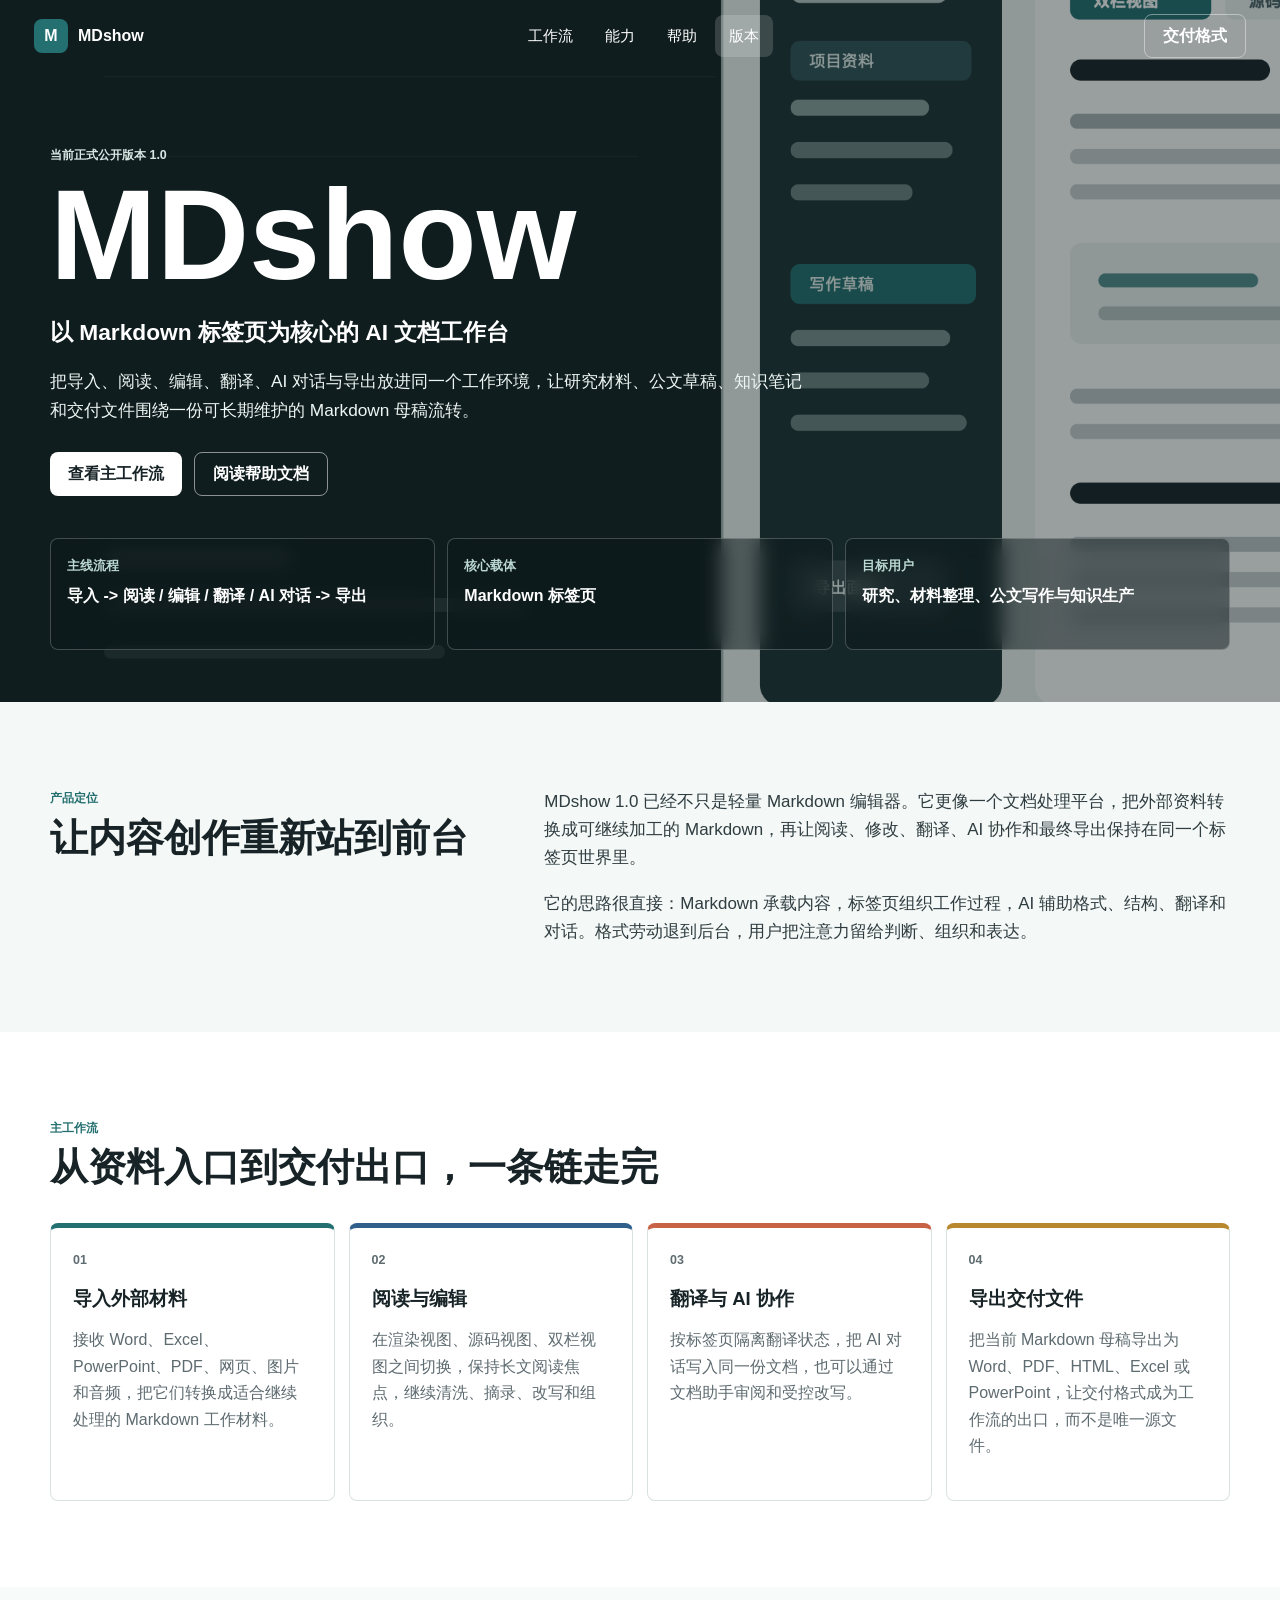
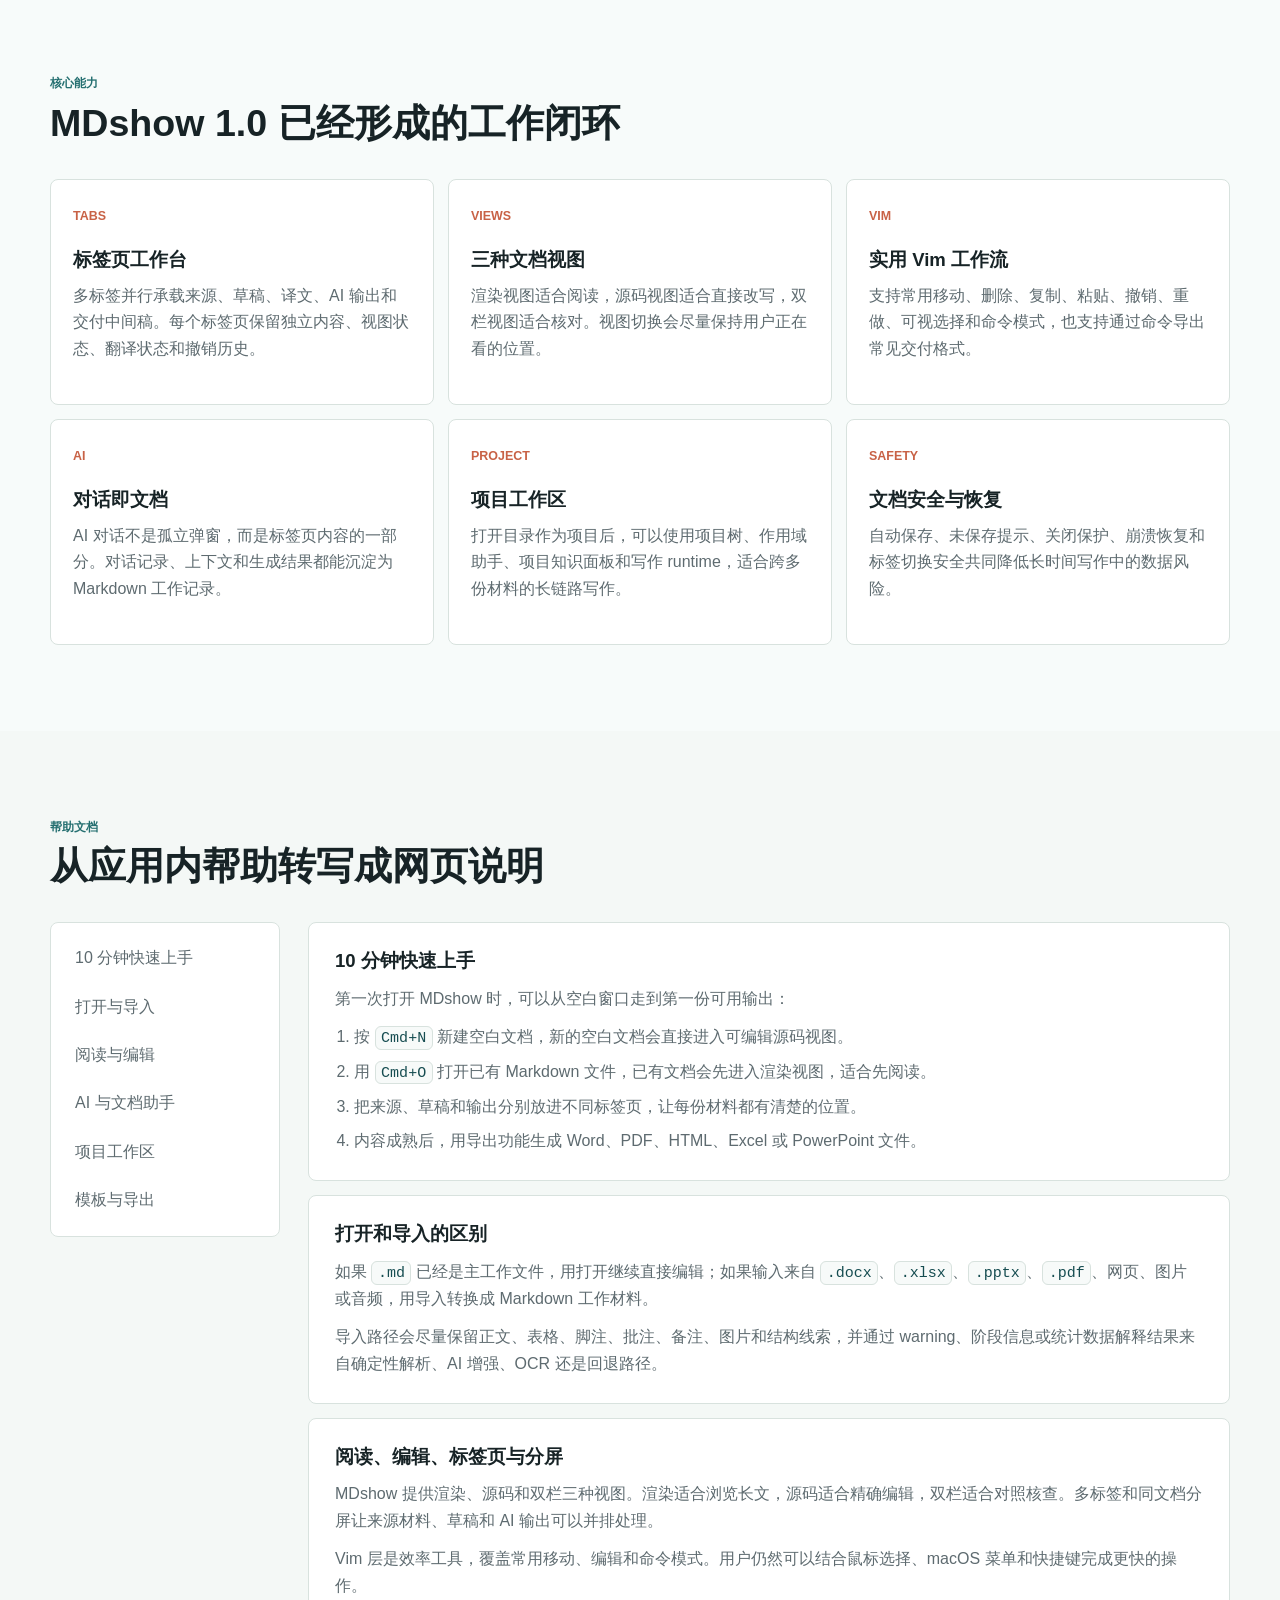
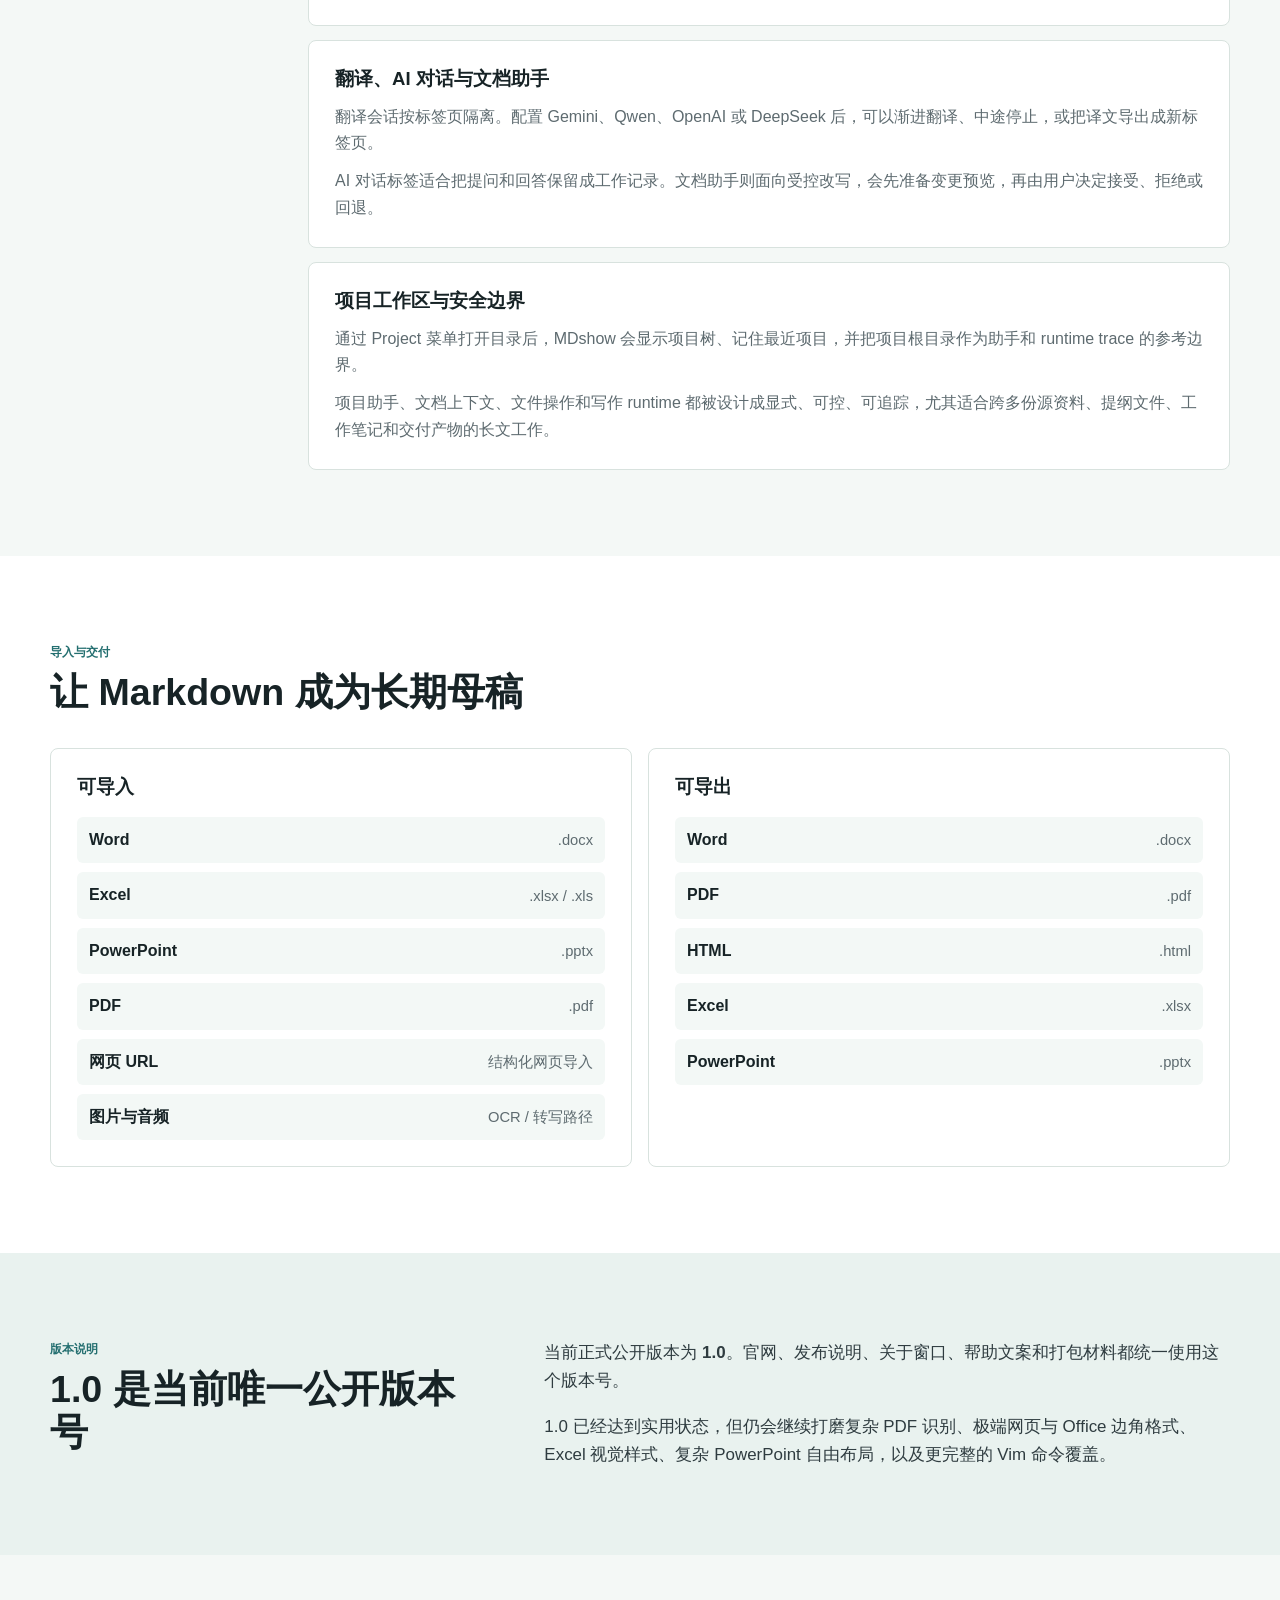
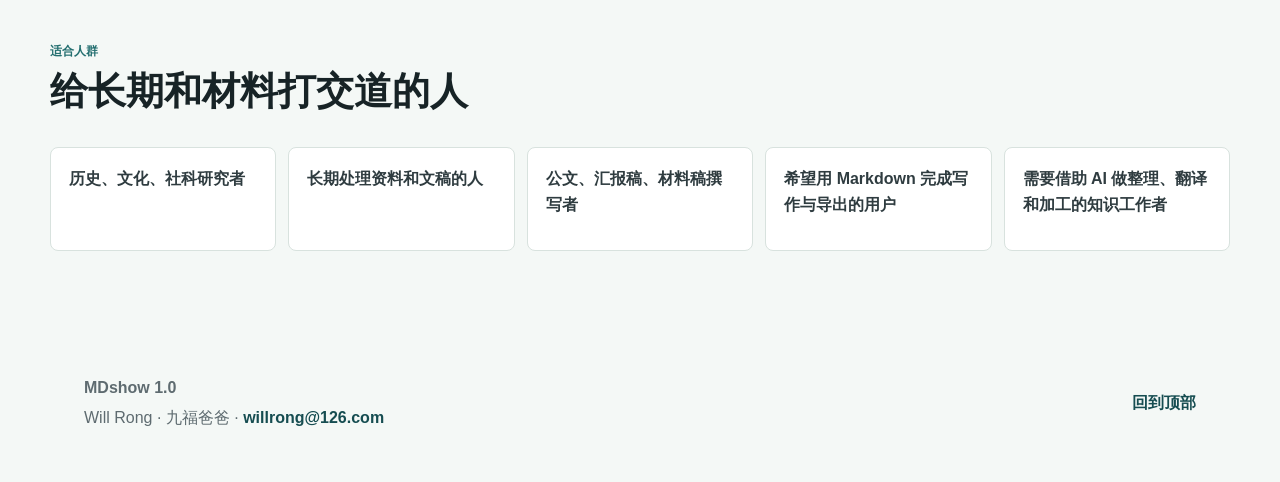
==== index.html @ 7edcb982 "Add files via upload" ====
<!DOCTYPE html>
<html lang="zh-CN">
<head>
  <meta charset="UTF-8">
  <meta name="viewport" content="width=device-width, initial-scale=1.0">
  <meta name="description" content="MDshow 1.0 官方说明页。一个以 Markdown 标签页为核心的 AI 文档工作台，连接导入、阅读、编辑、翻译、AI 对话与导出。">
  <title>MDshow 1.0 | AI Markdown 文档工作台</title>
  <link rel="preload" href="assets/mdshow-workspace-preview.png" as="image">
  <link rel="stylesheet" href="styles.css">
</head>
<body>
  <a class="skip-link" href="#main">跳到正文</a>

  <header class="site-header" data-header>
    <a class="brand-mark" href="#top" aria-label="返回 MDshow 首页">
      <span class="brand-symbol">M</span>
      <span>MDshow</span>
    </a>
    <nav class="site-nav" aria-label="主导航">
      <a href="#workflow">工作流</a>
      <a href="#features">能力</a>
      <a href="#guide">帮助</a>
      <a href="#release">版本</a>
    </nav>
    <a class="header-action" href="#delivery">交付格式</a>
  </header>

  <section id="top" class="hero" aria-label="MDshow 介绍">
    <div class="hero-media" aria-hidden="true"></div>
    <div class="hero-shade" aria-hidden="true"></div>
    <div class="hero-inner">
      <p class="eyebrow">当前正式公开版本 1.0</p>
      <h1>MDshow</h1>
      <p class="hero-kicker">以 Markdown 标签页为核心的 AI 文档工作台</p>
      <p class="hero-copy">
        把导入、阅读、编辑、翻译、AI 对话与导出放进同一个工作环境，让研究材料、公文草稿、知识笔记和交付文件围绕一份可长期维护的 Markdown 母稿流转。
      </p>
      <div class="hero-actions" aria-label="页面快捷入口">
        <a class="primary-link" href="#workflow">查看主工作流</a>
        <a class="secondary-link" href="#guide">阅读帮助文档</a>
      </div>
      <ul class="hero-facts" aria-label="MDshow 快速事实">
        <li>
          <span>主线流程</span>
          <strong>导入 -> 阅读 / 编辑 / 翻译 / AI 对话 -> 导出</strong>
        </li>
        <li>
          <span>核心载体</span>
          <strong>Markdown 标签页</strong>
        </li>
        <li>
          <span>目标用户</span>
          <strong>研究、材料整理、公文写作与知识生产</strong>
        </li>
      </ul>
    </div>
  </section>

  <main id="main">
    <section class="section-band intro-band" aria-labelledby="positioning-title">
      <div class="section-grid">
        <div>
          <p class="section-label">产品定位</p>
          <h2 id="positioning-title">让内容创作重新站到前台</h2>
        </div>
        <div class="lead-copy">
          <p>
            MDshow 1.0 已经不只是轻量 Markdown 编辑器。它更像一个文档处理平台，把外部资料转换成可继续加工的 Markdown，再让阅读、修改、翻译、AI 协作和最终导出保持在同一个标签页世界里。
          </p>
          <p>
            它的思路很直接：Markdown 承载内容，标签页组织工作过程，AI 辅助格式、结构、翻译和对话。格式劳动退到后台，用户把注意力留给判断、组织和表达。
          </p>
        </div>
      </div>
    </section>

    <section id="workflow" class="section-band workflow-band" aria-labelledby="workflow-title">
      <div class="section-heading">
        <p class="section-label">主工作流</p>
        <h2 id="workflow-title">从资料入口到交付出口，一条链走完</h2>
      </div>
      <ol class="workflow-track">
        <li>
          <span class="step-number">01</span>
          <h3>导入外部材料</h3>
          <p>接收 Word、Excel、PowerPoint、PDF、网页、图片和音频，把它们转换成适合继续处理的 Markdown 工作材料。</p>
        </li>
        <li>
          <span class="step-number">02</span>
          <h3>阅读与编辑</h3>
          <p>在渲染视图、源码视图、双栏视图之间切换，保持长文阅读焦点，继续清洗、摘录、改写和组织。</p>
        </li>
        <li>
          <span class="step-number">03</span>
          <h3>翻译与 AI 协作</h3>
          <p>按标签页隔离翻译状态，把 AI 对话写入同一份文档，也可以通过文档助手审阅和受控改写。</p>
        </li>
        <li>
          <span class="step-number">04</span>
          <h3>导出交付文件</h3>
          <p>把当前 Markdown 母稿导出为 Word、PDF、HTML、Excel 或 PowerPoint，让交付格式成为工作流的出口，而不是唯一源文件。</p>
        </li>
      </ol>
    </section>

    <section id="features" class="section-band feature-band" aria-labelledby="features-title">
      <div class="section-heading">
        <p class="section-label">核心能力</p>
        <h2 id="features-title">MDshow 1.0 已经形成的工作闭环</h2>
      </div>
      <div class="feature-grid">
        <article class="feature-card">
          <span class="feature-tag">Tabs</span>
          <h3>标签页工作台</h3>
          <p>多标签并行承载来源、草稿、译文、AI 输出和交付中间稿。每个标签页保留独立内容、视图状态、翻译状态和撤销历史。</p>
        </article>
        <article class="feature-card">
          <span class="feature-tag">Views</span>
          <h3>三种文档视图</h3>
          <p>渲染视图适合阅读，源码视图适合直接改写，双栏视图适合核对。视图切换会尽量保持用户正在看的位置。</p>
        </article>
        <article class="feature-card">
          <span class="feature-tag">Vim</span>
          <h3>实用 Vim 工作流</h3>
          <p>支持常用移动、删除、复制、粘贴、撤销、重做、可视选择和命令模式，也支持通过命令导出常见交付格式。</p>
        </article>
        <article class="feature-card">
          <span class="feature-tag">AI</span>
          <h3>对话即文档</h3>
          <p>AI 对话不是孤立弹窗，而是标签页内容的一部分。对话记录、上下文和生成结果都能沉淀为 Markdown 工作记录。</p>
        </article>
        <article class="feature-card">
          <span class="feature-tag">Project</span>
          <h3>项目工作区</h3>
          <p>打开目录作为项目后，可以使用项目树、作用域助手、项目知识面板和写作 runtime，适合跨多份材料的长链路写作。</p>
        </article>
        <article class="feature-card">
          <span class="feature-tag">Safety</span>
          <h3>文档安全与恢复</h3>
          <p>自动保存、未保存提示、关闭保护、崩溃恢复和标签切换安全共同降低长时间写作中的数据风险。</p>
        </article>
      </div>
    </section>

    <section id="guide" class="section-band guide-band" aria-labelledby="guide-title">
      <div class="section-heading">
        <p class="section-label">帮助文档</p>
        <h2 id="guide-title">从应用内帮助转写成网页说明</h2>
      </div>

      <div class="guide-layout">
        <aside class="guide-nav" aria-label="帮助目录">
          <a href="#guide-start">10 分钟快速上手</a>
          <a href="#guide-import">打开与导入</a>
          <a href="#guide-edit">阅读与编辑</a>
          <a href="#guide-ai">AI 与文档助手</a>
          <a href="#guide-project">项目工作区</a>
          <a href="#delivery">模板与导出</a>
        </aside>

        <div class="guide-list">
          <article id="guide-start" class="guide-panel">
            <h3>10 分钟快速上手</h3>
            <p>第一次打开 MDshow 时，可以从空白窗口走到第一份可用输出：</p>
            <ol>
              <li>按 <code>Cmd+N</code> 新建空白文档，新的空白文档会直接进入可编辑源码视图。</li>
              <li>用 <code>Cmd+O</code> 打开已有 Markdown 文件，已有文档会先进入渲染视图，适合先阅读。</li>
              <li>把来源、草稿和输出分别放进不同标签页，让每份材料都有清楚的位置。</li>
              <li>内容成熟后，用导出功能生成 Word、PDF、HTML、Excel 或 PowerPoint 文件。</li>
            </ol>
          </article>

          <article id="guide-import" class="guide-panel">
            <h3>打开和导入的区别</h3>
            <p>如果 <code>.md</code> 已经是主工作文件，用打开继续直接编辑；如果输入来自 <code>.docx</code>、<code>.xlsx</code>、<code>.pptx</code>、<code>.pdf</code>、网页、图片或音频，用导入转换成 Markdown 工作材料。</p>
            <p>导入路径会尽量保留正文、表格、脚注、批注、备注、图片和结构线索，并通过 warning、阶段信息或统计数据解释结果来自确定性解析、AI 增强、OCR 还是回退路径。</p>
          </article>

          <article id="guide-edit" class="guide-panel">
            <h3>阅读、编辑、标签页与分屏</h3>
            <p>MDshow 提供渲染、源码和双栏三种视图。渲染适合浏览长文，源码适合精确编辑，双栏适合对照核查。多标签和同文档分屏让来源材料、草稿和 AI 输出可以并排处理。</p>
            <p>Vim 层是效率工具，覆盖常用移动、编辑和命令模式。用户仍然可以结合鼠标选择、macOS 菜单和快捷键完成更快的操作。</p>
          </article>

          <article id="guide-ai" class="guide-panel">
            <h3>翻译、AI 对话与文档助手</h3>
            <p>翻译会话按标签页隔离。配置 Gemini、Qwen、OpenAI 或 DeepSeek 后，可以渐进翻译、中途停止，或把译文导出成新标签页。</p>
            <p>AI 对话标签适合把提问和回答保留成工作记录。文档助手则面向受控改写，会先准备变更预览，再由用户决定接受、拒绝或回退。</p>
          </article>

          <article id="guide-project" class="guide-panel">
            <h3>项目工作区与安全边界</h3>
            <p>通过 Project 菜单打开目录后，MDshow 会显示项目树、记住最近项目，并把项目根目录作为助手和 runtime trace 的参考边界。</p>
            <p>项目助手、文档上下文、文件操作和写作 runtime 都被设计成显式、可控、可追踪，尤其适合跨多份源资料、提纲文件、工作笔记和交付产物的长文工作。</p>
          </article>
        </div>
      </div>
    </section>

    <section id="delivery" class="section-band delivery-band" aria-labelledby="delivery-title">
      <div class="section-heading">
        <p class="section-label">导入与交付</p>
        <h2 id="delivery-title">让 Markdown 成为长期母稿</h2>
      </div>
      <div class="matrix-grid" aria-label="格式支持">
        <div class="format-box">
          <h3>可导入</h3>
          <ul class="format-list">
            <li>Word <span>.docx</span></li>
            <li>Excel <span>.xlsx / .xls</span></li>
            <li>PowerPoint <span>.pptx</span></li>
            <li>PDF <span>.pdf</span></li>
            <li>网页 URL <span>结构化网页导入</span></li>
            <li>图片与音频 <span>OCR / 转写路径</span></li>
          </ul>
        </div>
        <div class="format-box">
          <h3>可导出</h3>
          <ul class="format-list">
            <li>Word <span>.docx</span></li>
            <li>PDF <span>.pdf</span></li>
            <li>HTML <span>.html</span></li>
            <li>Excel <span>.xlsx</span></li>
            <li>PowerPoint <span>.pptx</span></li>
          </ul>
        </div>
      </div>
    </section>

    <section id="release" class="section-band release-band" aria-labelledby="release-title">
      <div class="section-grid">
        <div>
          <p class="section-label">版本说明</p>
          <h2 id="release-title">1.0 是当前唯一公开版本号</h2>
        </div>
        <div class="release-copy">
          <p>
            当前正式公开版本为 <strong>1.0</strong>。官网、发布说明、关于窗口、帮助文案和打包材料都统一使用这个版本号。
          </p>
          <p>
            1.0 已经达到实用状态，但仍会继续打磨复杂 PDF 识别、极端网页与 Office 边角格式、Excel 视觉样式、复杂 PowerPoint 自由布局，以及更完整的 Vim 命令覆盖。
          </p>
        </div>
      </div>
    </section>

    <section class="section-band audience-band" aria-labelledby="audience-title">
      <div class="section-heading">
        <p class="section-label">适合人群</p>
        <h2 id="audience-title">给长期和材料打交道的人</h2>
      </div>
      <div class="audience-grid">
        <p>历史、文化、社科研究者</p>
        <p>长期处理资料和文稿的人</p>
        <p>公文、汇报稿、材料稿撰写者</p>
        <p>希望用 Markdown 完成写作与导出的用户</p>
        <p>需要借助 AI 做整理、翻译和加工的知识工作者</p>
      </div>
    </section>
  </main>

  <footer class="site-footer">
    <div>
      <strong>MDshow 1.0</strong>
      <p>Will Rong · 九福爸爸 · <a href="mailto:willrong@126.com">willrong@126.com</a></p>
    </div>
    <a href="#top">回到顶部</a>
  </footer>

  <script src="script.js"></script>
</body>
</html>
---- styles.css ----
:root {
  color-scheme: light;
  --ink: #172326;
  --ink-soft: #2f3c40;
  --muted: #5e6b70;
  --paper: #f4f8f6;
  --surface: #ffffff;
  --surface-alt: #edf4f1;
  --line: #d8e2de;
  --teal: #246f70;
  --teal-dark: #164d51;
  --coral: #c86246;
  --gold: #b8882f;
  --blue: #315f8c;
  --sage: #78906f;
  --shadow: 0 24px 70px rgba(23, 35, 38, 0.16);
  --header-height: 72px;
}

* {
  box-sizing: border-box;
}

html {
  scroll-behavior: smooth;
}

body {
  margin: 0;
  color: var(--ink);
  background: var(--paper);
  font-family: -apple-system, BlinkMacSystemFont, "SF Pro Text", "PingFang SC", "Hiragino Sans GB", "Microsoft YaHei", Arial, sans-serif;
  line-height: 1.65;
  text-rendering: optimizeLegibility;
}

img {
  display: block;
  max-width: 100%;
}

a {
  color: inherit;
}

code {
  padding: 0.1rem 0.34rem;
  border: 1px solid var(--line);
  border-radius: 6px;
  background: #f7faf9;
  color: var(--teal-dark);
  font-family: "SF Mono", Menlo, Consolas, monospace;
  font-size: 0.94em;
}

.skip-link {
  position: absolute;
  left: 16px;
  top: 12px;
  z-index: 20;
  transform: translateY(-140%);
  border-radius: 6px;
  background: var(--ink);
  color: #fff;
  padding: 10px 14px;
  text-decoration: none;
}

.skip-link:focus {
  transform: translateY(0);
}

.site-header {
  position: fixed;
  inset: 0 0 auto 0;
  z-index: 10;
  height: var(--header-height);
  display: flex;
  align-items: center;
  justify-content: space-between;
  gap: 22px;
  padding: 0 34px;
  color: #fff;
  transition: background-color 180ms ease, border-color 180ms ease, color 180ms ease, box-shadow 180ms ease;
}

.site-header.is-scrolled {
  color: var(--ink);
  background: rgba(244, 248, 246, 0.94);
  border-bottom: 1px solid var(--line);
  box-shadow: 0 12px 40px rgba(23, 35, 38, 0.08);
  backdrop-filter: blur(18px);
}

.brand-mark,
.site-nav,
.header-action,
.hero-actions,
.hero-facts,
.workflow-track,
.feature-grid,
.guide-layout,
.matrix-grid,
.audience-grid,
.site-footer {
  max-width: 1180px;
}

.brand-mark {
  display: inline-flex;
  align-items: center;
  gap: 10px;
  font-weight: 760;
  text-decoration: none;
  white-space: nowrap;
}

.brand-symbol {
  display: grid;
  place-items: center;
  width: 34px;
  height: 34px;
  border-radius: 8px;
  background: var(--teal);
  color: #fff;
  font-weight: 820;
}

.site-nav {
  display: flex;
  align-items: center;
  justify-content: center;
  gap: 4px;
  margin: 0 auto;
}

.site-nav a {
  display: inline-flex;
  align-items: center;
  min-height: 42px;
  padding: 0 14px;
  border-radius: 8px;
  color: inherit;
  font-size: 0.95rem;
  text-decoration: none;
}

.site-nav a:hover,
.site-nav a.is-active {
  background: rgba(255, 255, 255, 0.16);
}

.site-header.is-scrolled .site-nav a:hover,
.site-header.is-scrolled .site-nav a.is-active {
  background: #e5efeb;
}

.header-action,
.primary-link,
.secondary-link {
  display: inline-flex;
  align-items: center;
  justify-content: center;
  min-height: 44px;
  border-radius: 8px;
  padding: 0 18px;
  font-weight: 720;
  text-decoration: none;
  white-space: nowrap;
}

.header-action {
  border: 1px solid rgba(255, 255, 255, 0.42);
}

.site-header.is-scrolled .header-action {
  border-color: var(--line);
  background: var(--surface);
}

.hero {
  position: relative;
  min-height: 78vh;
  padding: calc(var(--header-height) + 64px) 34px 52px;
  display: flex;
  align-items: flex-end;
  overflow: hidden;
  color: #fff;
  background: #172326;
}

.hero-media {
  position: absolute;
  inset: 0;
  background-image: url("assets/mdshow-workspace-preview.png");
  background-size: cover;
  background-position: center;
  transform: scale(1.01);
}

.hero-shade {
  position: absolute;
  inset: 0;
  background: rgba(13, 25, 27, 0.42);
}

.hero-inner {
  position: relative;
  z-index: 1;
  width: min(1180px, 100%);
  margin: 0 auto;
}

.eyebrow,
.section-label,
.feature-tag,
.step-number {
  margin: 0;
  font-size: 0.78rem;
  font-weight: 780;
  letter-spacing: 0;
  text-transform: uppercase;
}

.eyebrow {
  color: #d7e8e4;
}

.hero h1 {
  margin: 10px 0 0;
  font-size: 8rem;
  line-height: 0.92;
  letter-spacing: 0;
}

.hero-kicker {
  max-width: 680px;
  margin: 20px 0 0;
  font-size: 1.42rem;
  font-weight: 760;
}

.hero-copy {
  max-width: 760px;
  margin: 16px 0 0;
  color: #edf6f3;
  font-size: 1.08rem;
}

.hero-actions {
  display: flex;
  flex-wrap: wrap;
  gap: 12px;
  margin-top: 28px;
}

.primary-link {
  background: #fff;
  color: var(--ink);
}

.secondary-link {
  border: 1px solid rgba(255, 255, 255, 0.52);
  color: #fff;
}

.hero-facts {
  display: grid;
  grid-template-columns: repeat(3, minmax(0, 1fr));
  gap: 12px;
  width: min(1180px, 100%);
  margin: 42px 0 0;
  padding: 0;
  list-style: none;
}

.hero-facts li {
  min-height: 112px;
  padding: 16px;
  border: 1px solid rgba(255, 255, 255, 0.22);
  border-radius: 8px;
  background: rgba(12, 24, 26, 0.48);
  backdrop-filter: blur(10px);
}

.hero-facts span {
  display: block;
  margin: 0 0 7px;
  color: #bbd9d2;
  font-size: 0.8rem;
  font-weight: 780;
}

.hero-facts strong {
  display: block;
  color: #fff;
  font-weight: 680;
}

.section-band {
  padding: 86px 34px;
}

.section-grid,
.section-heading,
.workflow-track,
.feature-grid,
.guide-layout,
.matrix-grid,
.audience-grid,
.site-footer {
  width: min(1180px, 100%);
  margin: 0 auto;
}

.section-grid {
  display: grid;
  grid-template-columns: minmax(220px, 0.78fr) minmax(0, 1.22fr);
  gap: 56px;
  align-items: start;
}

.section-label {
  color: var(--teal);
}

.section-heading {
  margin-bottom: 34px;
}

h2,
h3,
p {
  overflow-wrap: anywhere;
}

h2 {
  margin: 8px 0 0;
  font-size: 2.35rem;
  line-height: 1.14;
  letter-spacing: 0;
}

h3 {
  margin: 0;
  font-size: 1.16rem;
  line-height: 1.32;
  letter-spacing: 0;
}

.lead-copy,
.release-copy {
  color: var(--ink-soft);
  font-size: 1.06rem;
}

.lead-copy p,
.release-copy p {
  margin: 0 0 18px;
}

.lead-copy p:last-child,
.release-copy p:last-child {
  margin-bottom: 0;
}

.intro-band,
.guide-band,
.audience-band {
  background: var(--paper);
}

.workflow-band,
.delivery-band {
  background: var(--surface);
}

.feature-band {
  background: #f7fbfa;
}

.release-band {
  background: #e9f2ef;
}

.workflow-track {
  display: grid;
  grid-template-columns: repeat(4, minmax(0, 1fr));
  gap: 14px;
  padding: 0;
  list-style: none;
  counter-reset: none;
}

.workflow-track li,
.feature-card,
.guide-panel,
.format-box,
.audience-grid p {
  border: 1px solid var(--line);
  border-radius: 8px;
  background: var(--surface);
}

.workflow-track li {
  min-height: 278px;
  padding: 22px;
  display: flex;
  flex-direction: column;
  gap: 16px;
}

.workflow-track li:nth-child(1) {
  border-top: 5px solid var(--teal);
}

.workflow-track li:nth-child(2) {
  border-top: 5px solid var(--blue);
}

.workflow-track li:nth-child(3) {
  border-top: 5px solid var(--coral);
}

.workflow-track li:nth-child(4) {
  border-top: 5px solid var(--gold);
}

.step-number {
  color: var(--muted);
}

.workflow-track p,
.feature-card p,
.guide-panel p,
.format-box p {
  margin: 0;
  color: var(--muted);
}

.feature-grid {
  display: grid;
  grid-template-columns: repeat(3, minmax(0, 1fr));
  gap: 14px;
}

.feature-card {
  min-height: 226px;
  padding: 22px;
}

.feature-tag {
  display: inline-flex;
  margin-bottom: 22px;
  color: var(--coral);
}

.feature-card h3 {
  margin-bottom: 10px;
}

.guide-layout {
  display: grid;
  grid-template-columns: 230px minmax(0, 1fr);
  gap: 28px;
  align-items: start;
}

.guide-nav {
  position: sticky;
  top: calc(var(--header-height) + 18px);
  display: flex;
  flex-direction: column;
  gap: 6px;
  padding: 14px;
  border: 1px solid var(--line);
  border-radius: 8px;
  background: #ffffff;
}

.guide-nav a {
  min-height: 38px;
  padding: 8px 10px;
  border-radius: 6px;
  color: var(--muted);
  text-decoration: none;
}

.guide-nav a:hover,
.guide-nav a.is-active {
  background: var(--surface-alt);
  color: var(--teal-dark);
}

.guide-list {
  display: grid;
  gap: 14px;
}

.guide-panel {
  padding: 26px;
  scroll-margin-top: calc(var(--header-height) + 18px);
}

.guide-panel h3 {
  margin-bottom: 12px;
}

.guide-panel p + p {
  margin-top: 12px;
}

.guide-panel ol {
  margin: 12px 0 0;
  padding-left: 1.2rem;
  color: var(--muted);
}

.guide-panel li + li {
  margin-top: 8px;
}

.matrix-grid {
  display: grid;
  grid-template-columns: repeat(2, minmax(0, 1fr));
  gap: 16px;
}

.format-box {
  padding: 26px;
}

.format-box h3 {
  margin-bottom: 18px;
}

.format-list {
  display: grid;
  gap: 9px;
  padding: 0;
  margin: 0;
  list-style: none;
}

.format-list li {
  display: flex;
  align-items: center;
  justify-content: space-between;
  gap: 12px;
  min-height: 46px;
  padding: 10px 12px;
  border-radius: 6px;
  background: #f3f8f6;
  font-weight: 720;
}

.format-list span {
  color: var(--muted);
  font-size: 0.92rem;
  font-weight: 520;
  text-align: right;
}

.audience-grid {
  display: grid;
  grid-template-columns: repeat(5, minmax(0, 1fr));
  gap: 12px;
}

.audience-grid p {
  min-height: 104px;
  margin: 0;
  padding: 18px;
  color: var(--ink-soft);
  font-weight: 700;
}

.site-footer {
  display: flex;
  align-items: center;
  justify-content: space-between;
  gap: 20px;
  padding: 38px 34px 52px;
  color: var(--muted);
}

.site-footer p {
  margin: 4px 0 0;
}

.site-footer a {
  color: var(--teal-dark);
  font-weight: 720;
  text-decoration: none;
}

@media (max-width: 1040px) {
  .workflow-track,
  .feature-grid,
  .audience-grid {
    grid-template-columns: repeat(2, minmax(0, 1fr));
  }
}

@media (max-width: 860px) {
  :root {
    --header-height: 66px;
  }

  .site-header {
    padding: 0 18px;
  }

  .site-nav {
    display: none;
  }

  .header-action {
    min-height: 40px;
    padding: 0 12px;
    font-size: 0.92rem;
  }

  .hero {
    min-height: 82vh;
    padding: calc(var(--header-height) + 42px) 20px 34px;
  }

  .hero-media {
    background-position: 58% center;
  }

  .hero h1 {
    font-size: 4.7rem;
  }

  .hero-kicker {
    font-size: 1.2rem;
  }

  .hero-copy {
    font-size: 1rem;
  }

  .hero-facts,
  .section-grid,
  .guide-layout,
  .matrix-grid {
    grid-template-columns: 1fr;
  }

  .hero-facts {
    margin-top: 30px;
  }

  .hero-facts li {
    min-height: auto;
  }

  .section-band {
    padding: 62px 20px;
  }

  h2 {
    font-size: 1.86rem;
  }

  .section-grid {
    gap: 20px;
  }

  .guide-nav {
    position: static;
  }
}

@media (max-width: 620px) {
  .brand-symbol {
    width: 31px;
    height: 31px;
  }

  .hero h1 {
    font-size: 4rem;
  }

  .hero-actions {
    flex-direction: column;
    align-items: stretch;
  }

  .workflow-track,
  .feature-grid,
  .audience-grid {
    grid-template-columns: 1fr;
  }

  .workflow-track li,
  .feature-card {
    min-height: auto;
  }

  .format-list li {
    align-items: flex-start;
    flex-direction: column;
  }

  .format-list span {
    text-align: left;
  }

  .site-footer {
    align-items: flex-start;
    flex-direction: column;
    padding-left: 20px;
    padding-right: 20px;
  }
}
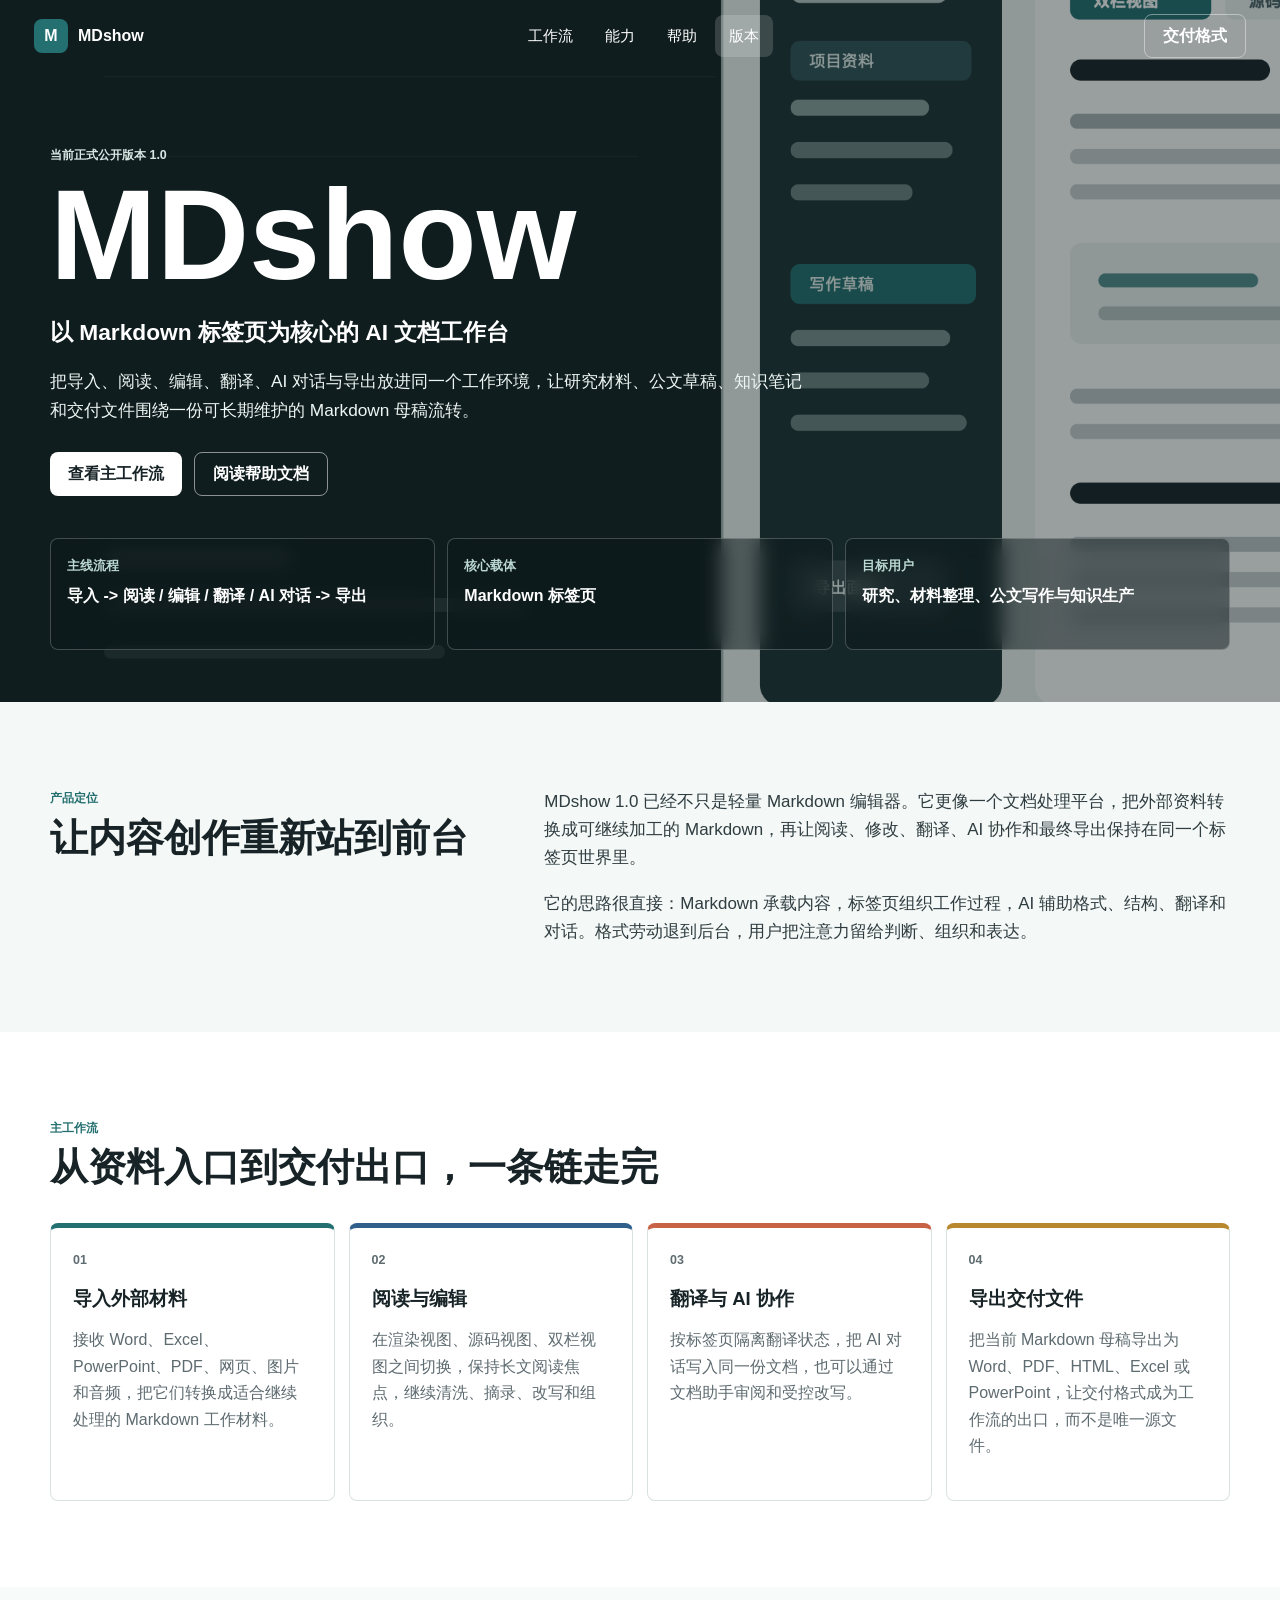
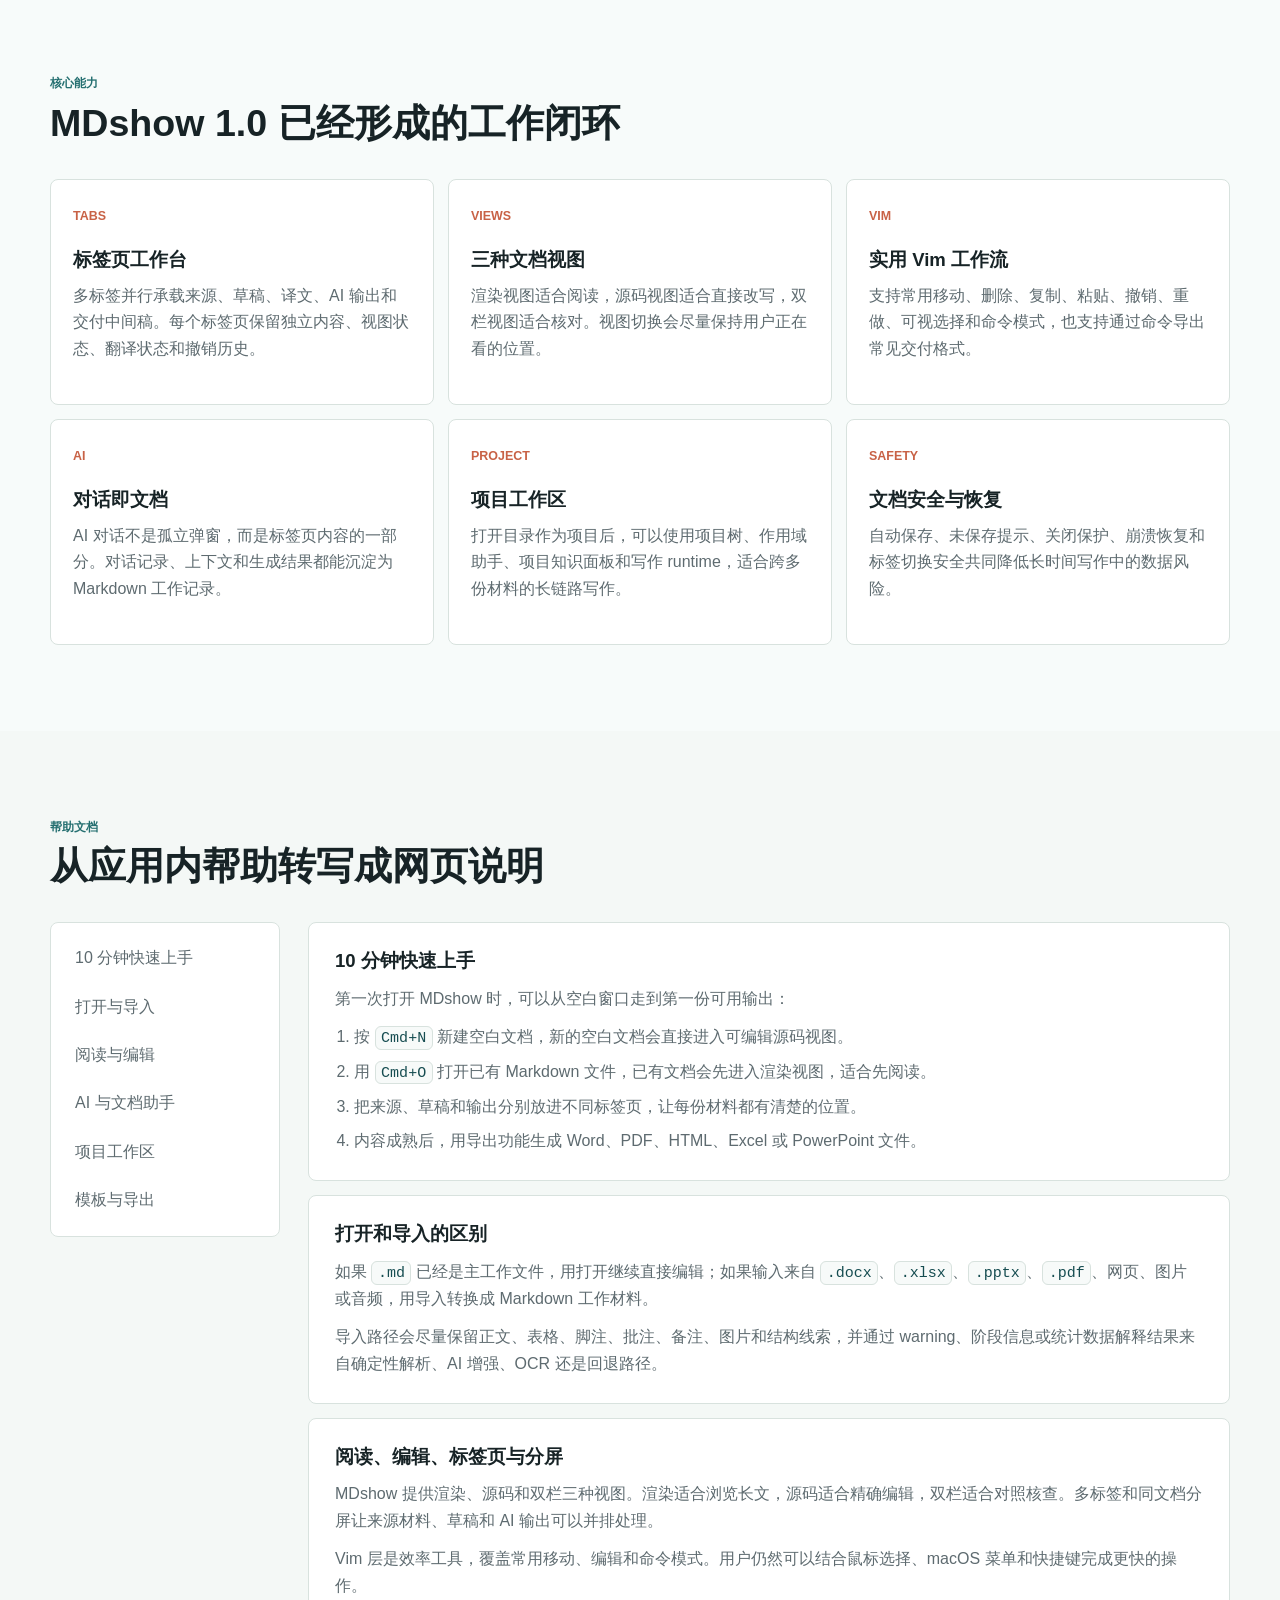
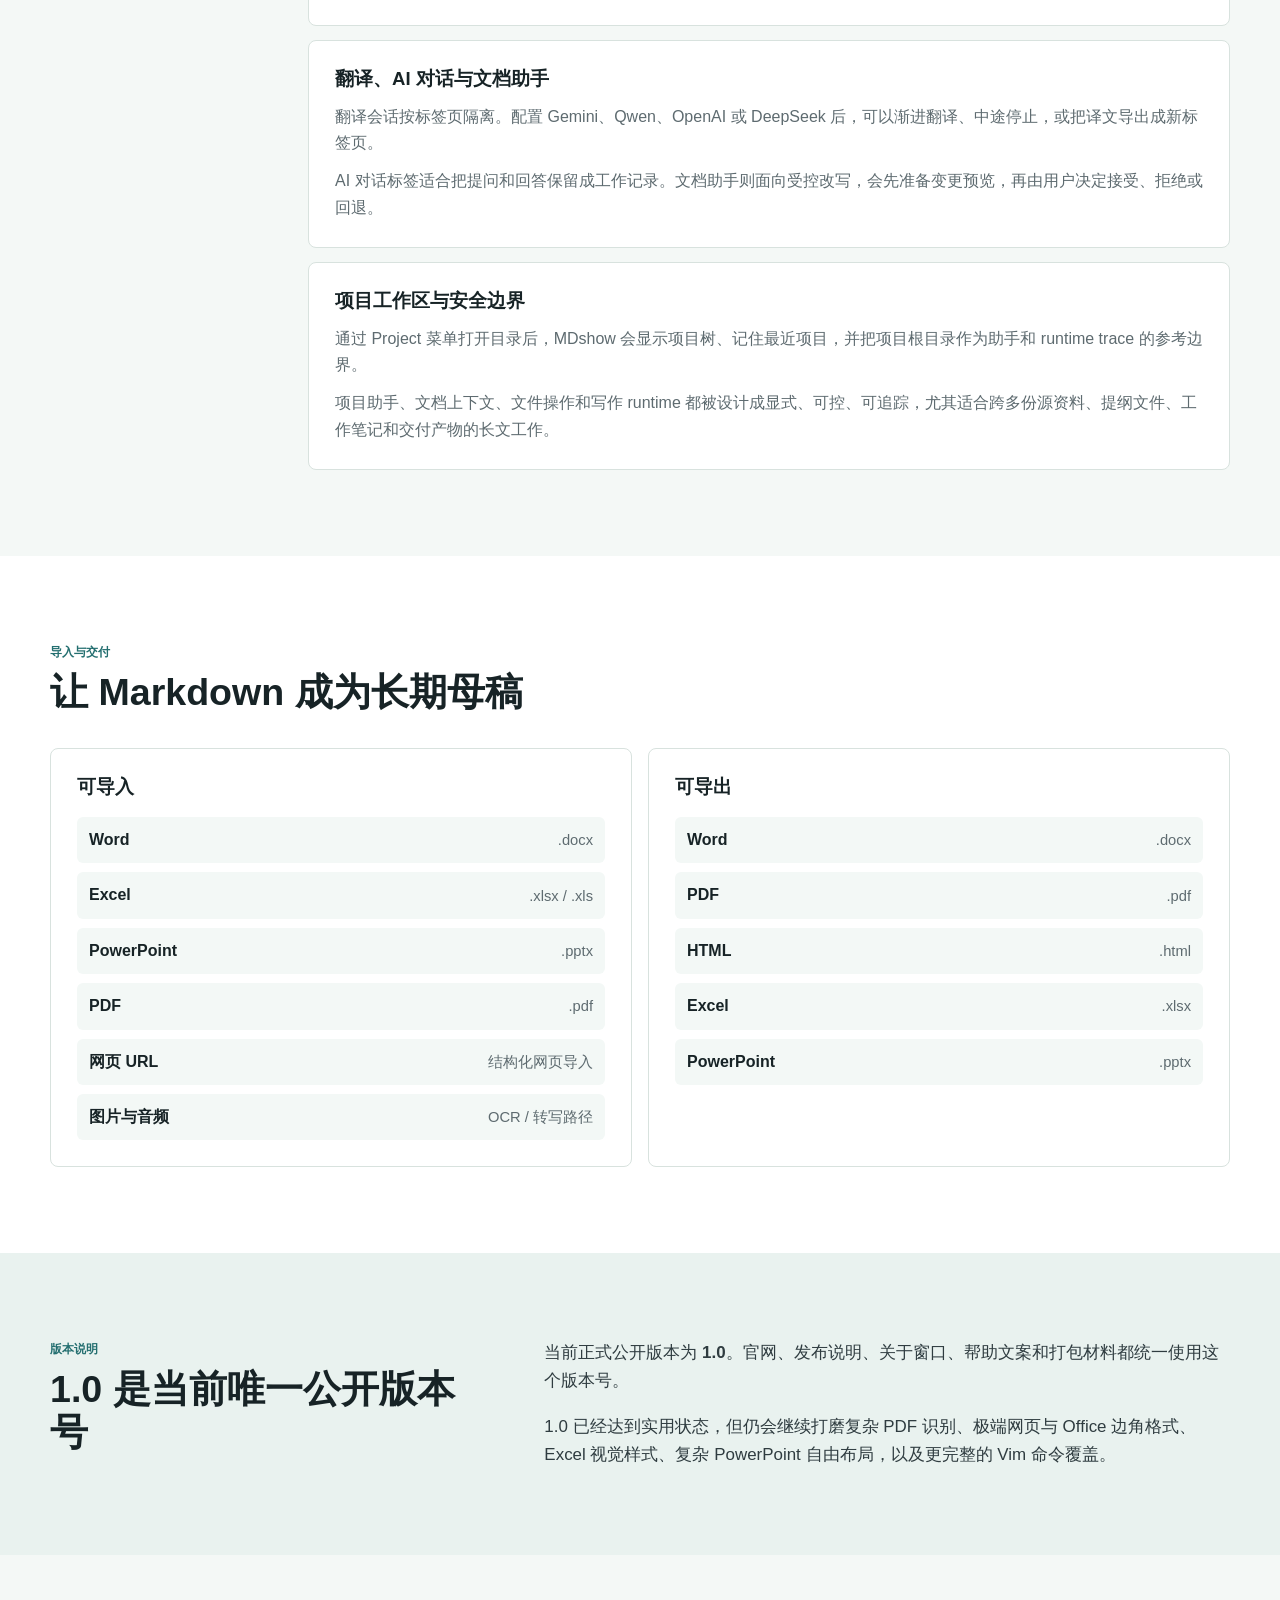
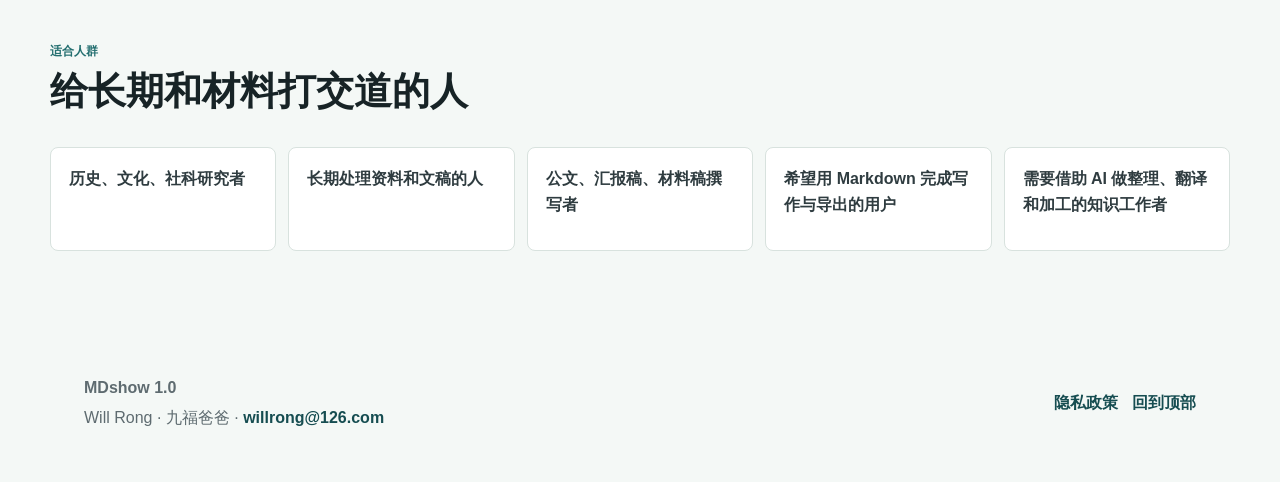
==== commit 76c13066: "清理重复文件并更新网页内容" ====
--- a/index.html
+++ b/index.html
@@ -264,7 +264,10 @@
       <strong>MDshow 1.0</strong>
       <p>Will Rong · 九福爸爸 · <a href="mailto:willrong@126.com">willrong@126.com</a></p>
     </div>
-    <a href="#top">回到顶部</a>
+    <nav class="footer-links" aria-label="页脚链接">
+      <a href="privacy.html">隐私政策</a>
+      <a href="#top">回到顶部</a>
+    </nav>
   </footer>
 
   <script src="script.js"></script>
--- a/styles.css
+++ b/styles.css
@@ -383,6 +383,123 @@
   background: #e9f2ef;
 }
 
+.policy-page {
+  background: var(--paper);
+}
+
+.policy-hero {
+  padding: calc(var(--header-height) + 74px) 34px 72px;
+  color: #fff;
+  background:
+    linear-gradient(110deg, rgba(23, 35, 38, 0.96), rgba(22, 77, 81, 0.86)),
+    #172326;
+}
+
+.policy-hero-inner {
+  width: min(980px, 100%);
+  margin: 0 auto;
+}
+
+.policy-hero h1 {
+  margin: 10px 0 16px;
+  font-size: 4.8rem;
+  line-height: 0.98;
+  letter-spacing: 0;
+}
+
+.policy-hero p {
+  max-width: 790px;
+  margin: 0;
+  color: #edf6f3;
+  font-size: 1.12rem;
+}
+
+.policy-date {
+  margin-top: 18px;
+  color: #bbd9d2;
+  font-size: 0.96rem;
+  font-weight: 700;
+}
+
+.policy-band {
+  background: var(--paper);
+}
+
+.policy-layout {
+  display: grid;
+  grid-template-columns: 250px minmax(0, 1fr);
+  gap: 30px;
+  width: min(980px, 100%);
+  margin: 0 auto;
+  align-items: start;
+}
+
+.policy-nav {
+  position: sticky;
+  top: calc(var(--header-height) + 18px);
+  display: flex;
+  flex-direction: column;
+  gap: 6px;
+  padding: 14px;
+  border: 1px solid var(--line);
+  border-radius: 8px;
+  background: var(--surface);
+}
+
+.policy-nav a {
+  min-height: 38px;
+  padding: 8px 10px;
+  border-radius: 6px;
+  color: var(--muted);
+  text-decoration: none;
+}
+
+.policy-nav a:hover {
+  background: var(--surface-alt);
+  color: var(--teal-dark);
+}
+
+.policy-content {
+  display: grid;
+  gap: 14px;
+}
+
+.policy-section {
+  padding: 28px;
+  border: 1px solid var(--line);
+  border-radius: 8px;
+  background: var(--surface);
+  scroll-margin-top: calc(var(--header-height) + 18px);
+}
+
+.policy-section h2 {
+  margin-top: 0;
+  margin-bottom: 12px;
+  font-size: 1.6rem;
+}
+
+.policy-section p {
+  margin: 0;
+  color: var(--ink-soft);
+}
+
+.policy-section p + p {
+  margin-top: 12px;
+}
+
+.policy-section ul {
+  display: grid;
+  gap: 12px;
+  margin: 0;
+  padding-left: 1.2rem;
+  color: var(--ink-soft);
+}
+
+.policy-section a {
+  color: var(--teal-dark);
+  font-weight: 720;
+}
+
 .workflow-track {
   display: grid;
   grid-template-columns: repeat(4, minmax(0, 1fr));
@@ -594,6 +711,12 @@
   text-decoration: none;
 }
 
+.footer-links {
+  display: flex;
+  flex-wrap: wrap;
+  gap: 14px;
+}
+
 @media (max-width: 1040px) {
   .workflow-track,
   .feature-grid,
@@ -645,7 +768,8 @@
   .hero-facts,
   .section-grid,
   .guide-layout,
-  .matrix-grid {
+  .matrix-grid,
+  .policy-layout {
     grid-template-columns: 1fr;
   }
 
@@ -670,6 +794,18 @@
   }
 
   .guide-nav {
+    position: static;
+  }
+
+  .policy-hero {
+    padding: calc(var(--header-height) + 48px) 20px 54px;
+  }
+
+  .policy-hero h1 {
+    font-size: 3.25rem;
+  }
+
+  .policy-nav {
     position: static;
   }
 }
@@ -715,4 +851,8 @@
     padding-left: 20px;
     padding-right: 20px;
   }
-}
+
+  .policy-section {
+    padding: 22px;
+  }
+}
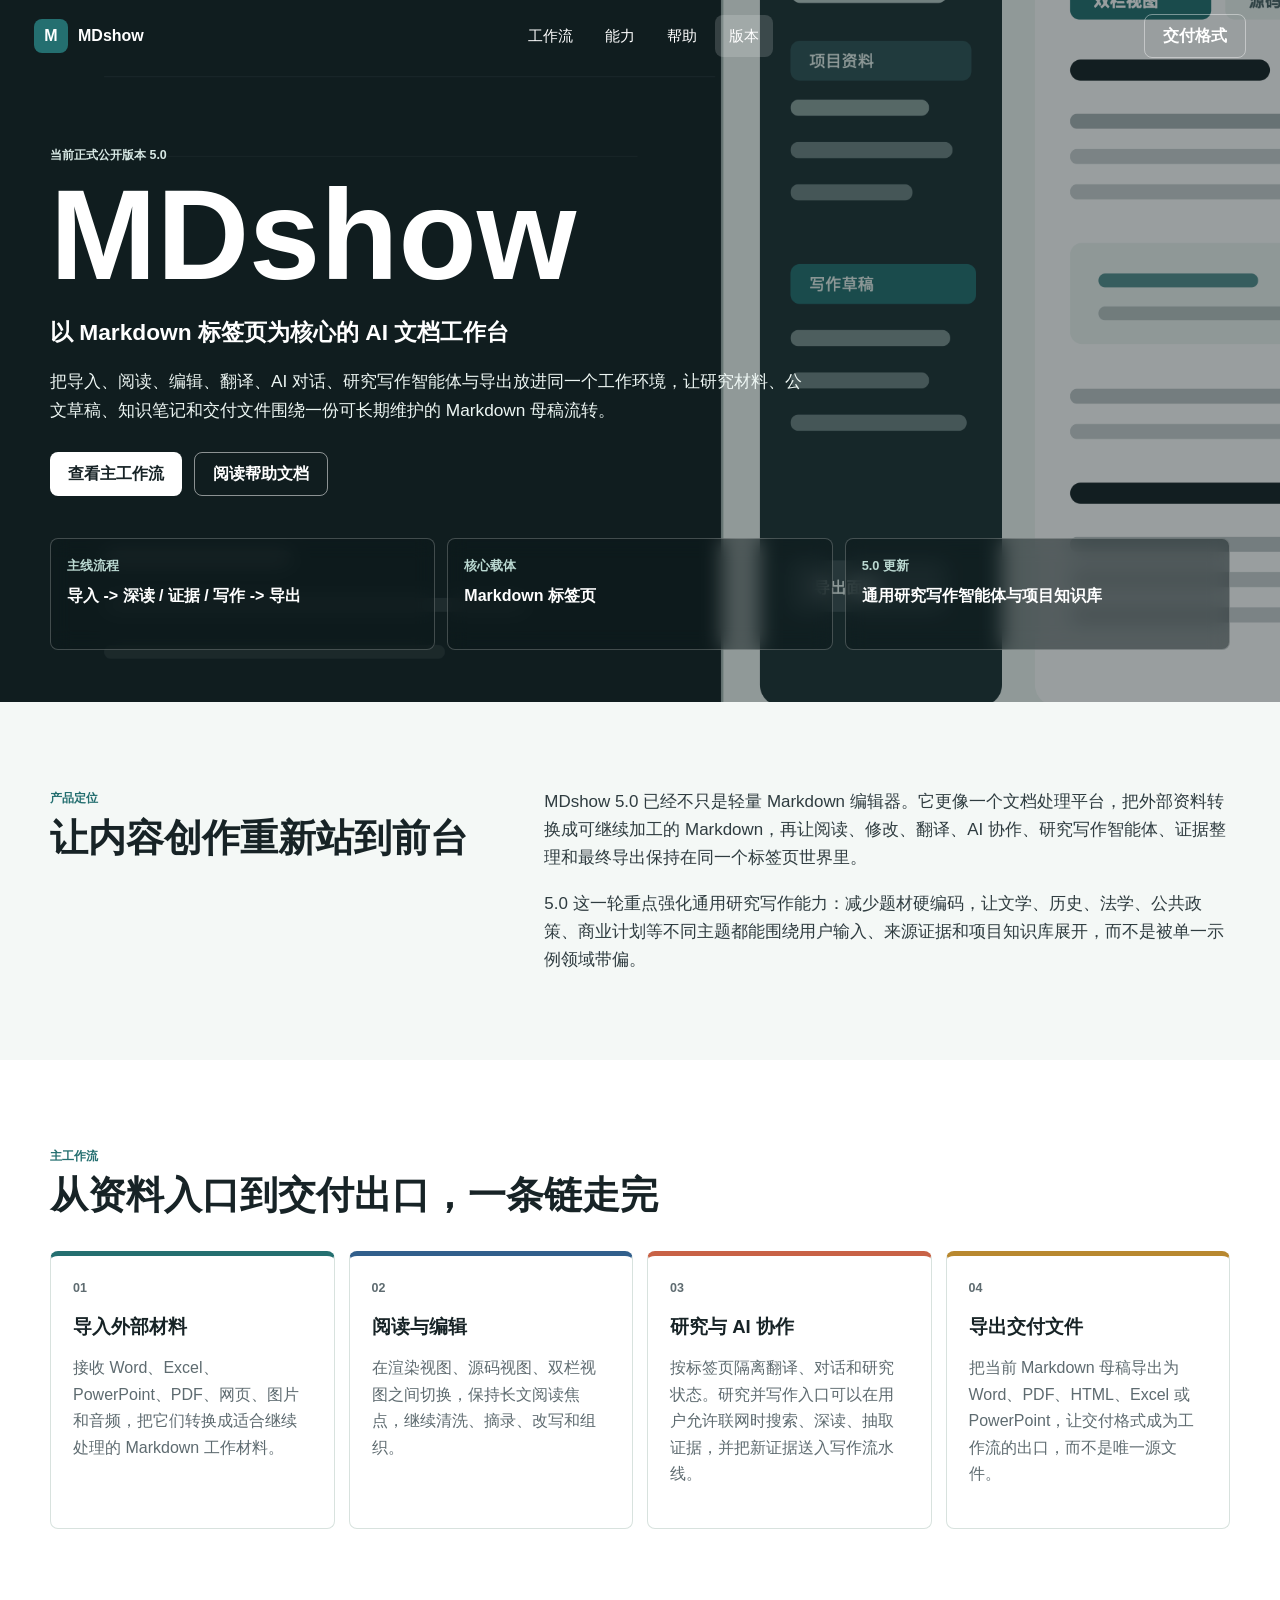
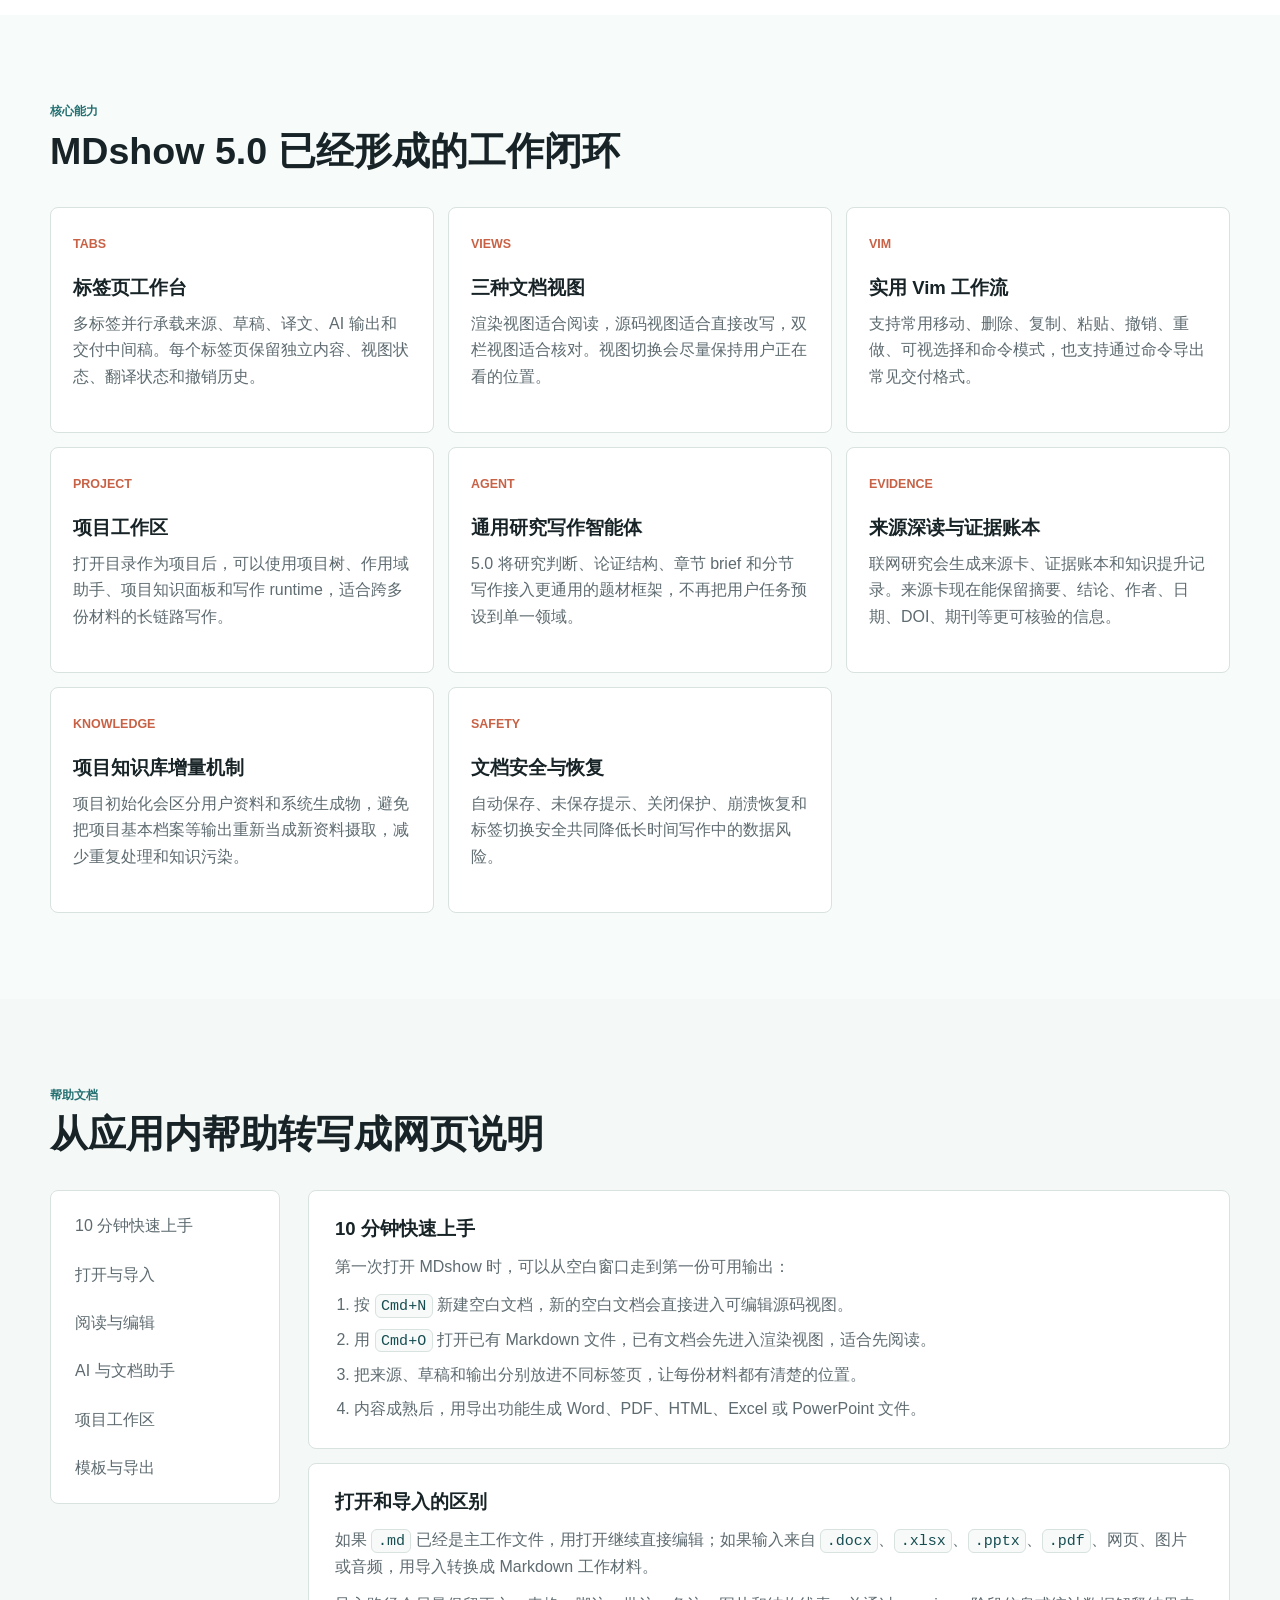
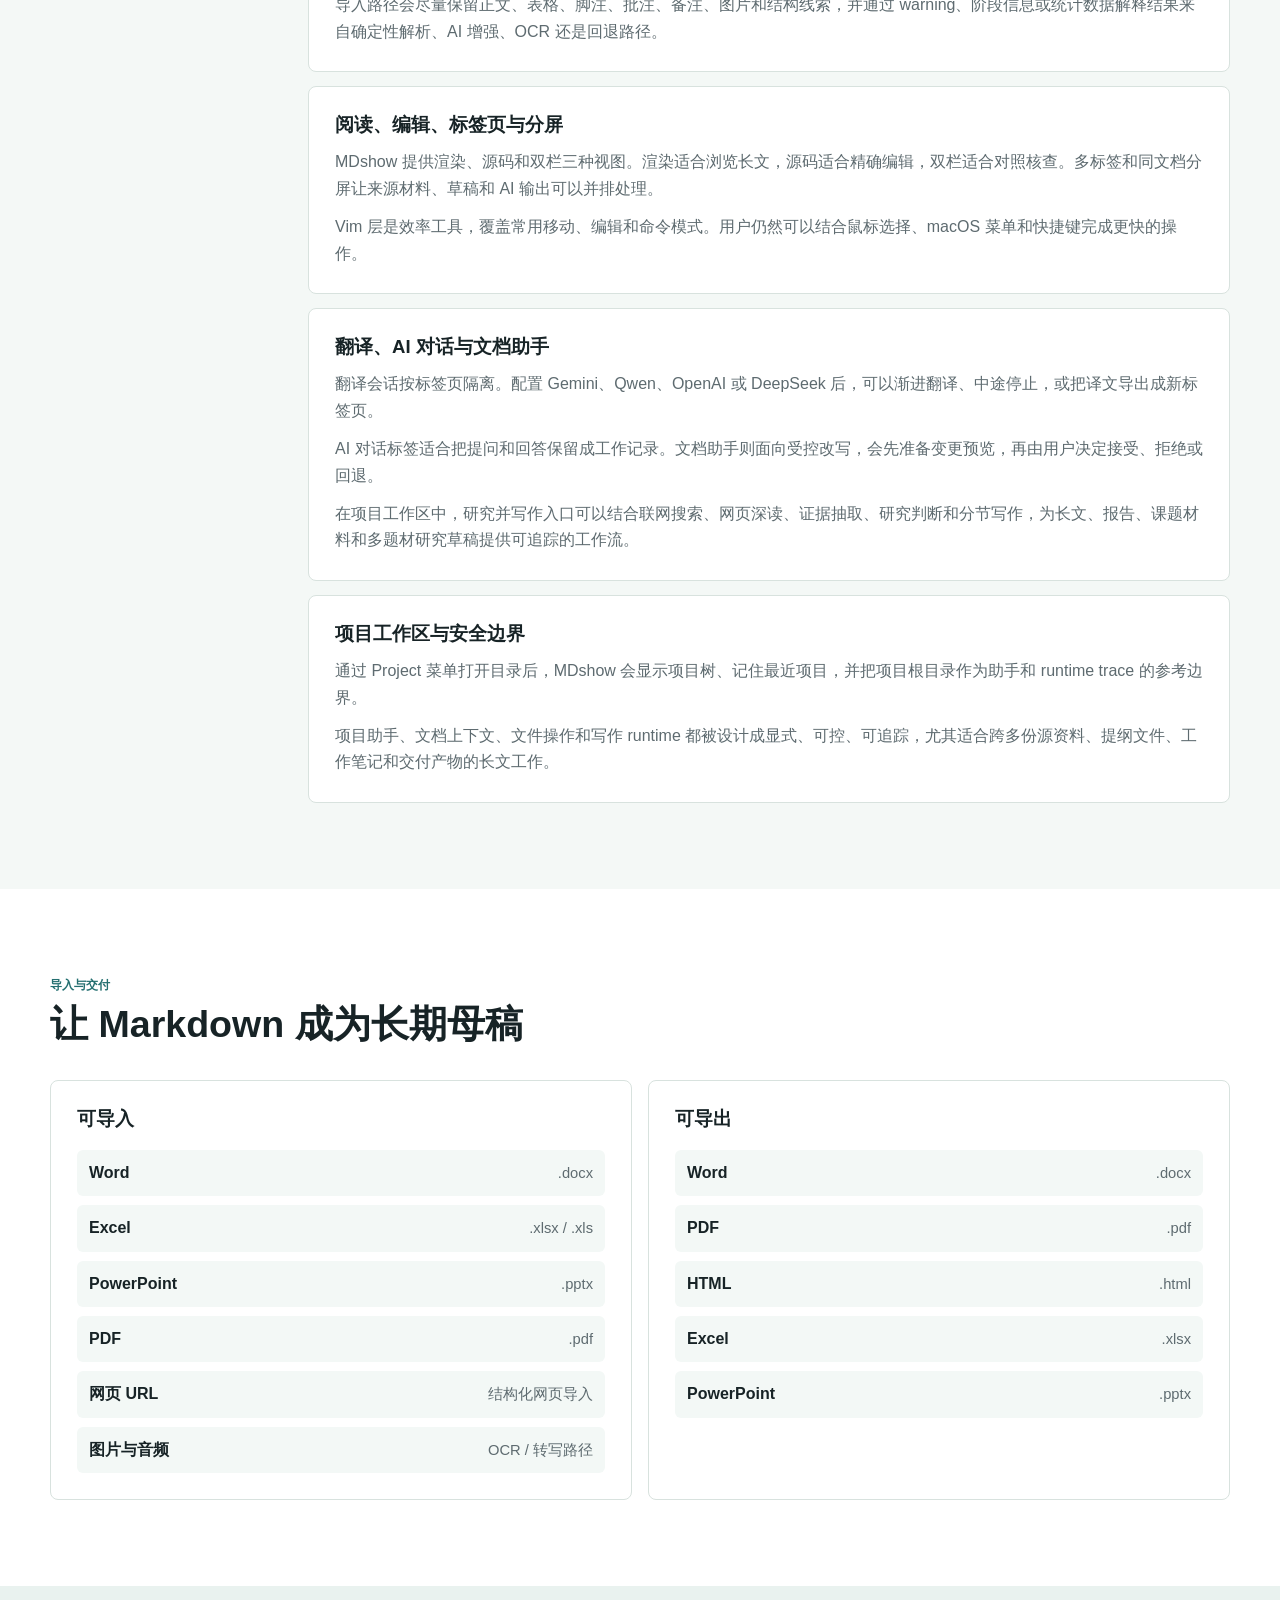
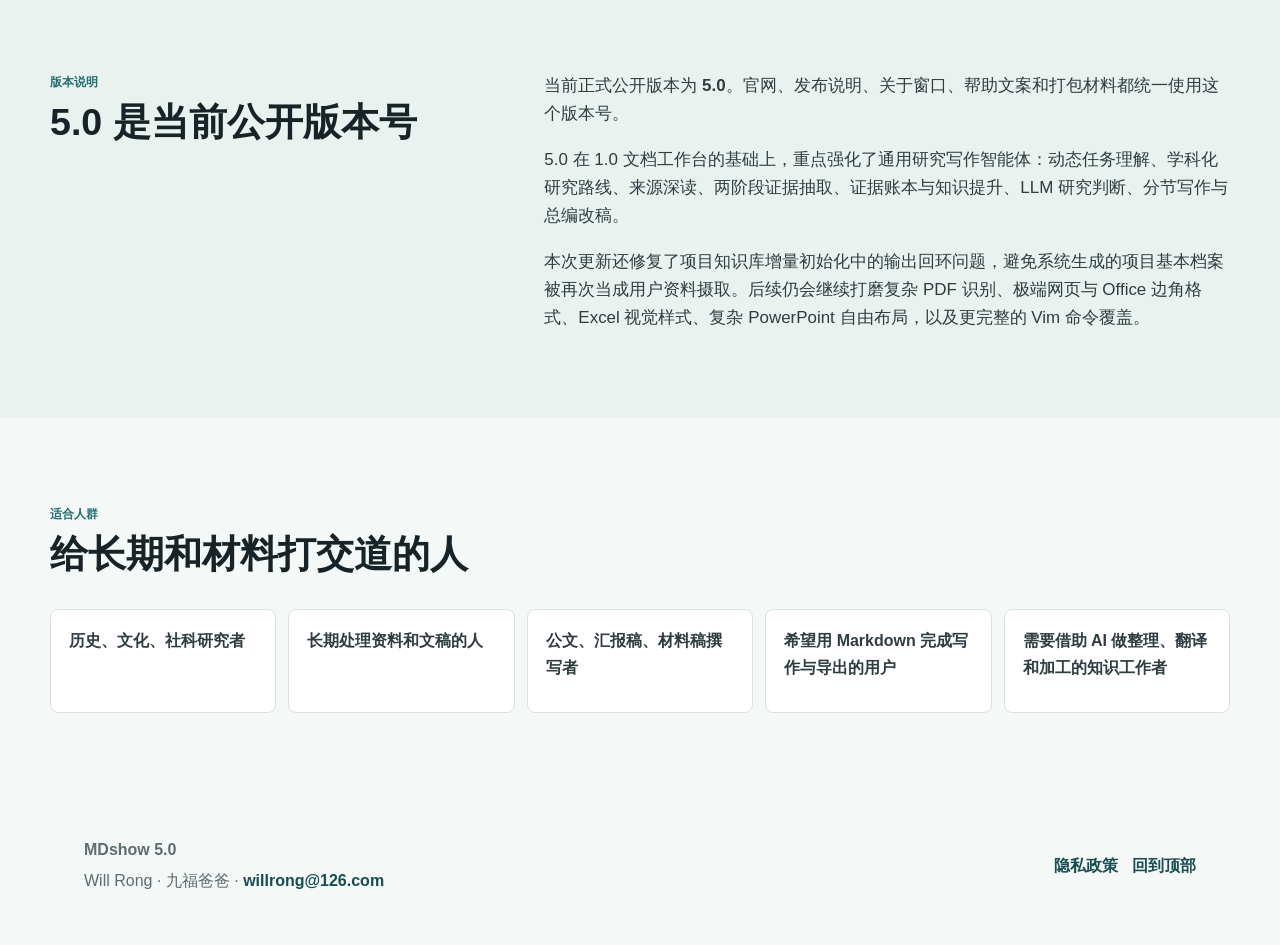
==== commit ae49cd2f: "Update MDshow support site for 5.0" ====
--- a/index.html
+++ b/index.html
@@ -3,8 +3,8 @@
 <head>
   <meta charset="UTF-8">
   <meta name="viewport" content="width=device-width, initial-scale=1.0">
-  <meta name="description" content="MDshow 1.0 官方说明页。一个以 Markdown 标签页为核心的 AI 文档工作台，连接导入、阅读、编辑、翻译、AI 对话与导出。">
-  <title>MDshow 1.0 | AI Markdown 文档工作台</title>
+  <meta name="description" content="MDshow 5.0 官方支持页。以 Markdown 标签页为核心的 AI 文档工作台，升级通用研究写作智能体、来源深读、证据账本、项目知识库与多格式导出。">
+  <title>MDshow 5.0 | AI Markdown 文档工作台</title>
   <link rel="preload" href="assets/mdshow-workspace-preview.png" as="image">
   <link rel="stylesheet" href="styles.css">
 </head>
@@ -29,11 +29,11 @@
     <div class="hero-media" aria-hidden="true"></div>
     <div class="hero-shade" aria-hidden="true"></div>
     <div class="hero-inner">
-      <p class="eyebrow">当前正式公开版本 1.0</p>
+      <p class="eyebrow">当前正式公开版本 5.0</p>
       <h1>MDshow</h1>
       <p class="hero-kicker">以 Markdown 标签页为核心的 AI 文档工作台</p>
       <p class="hero-copy">
-        把导入、阅读、编辑、翻译、AI 对话与导出放进同一个工作环境，让研究材料、公文草稿、知识笔记和交付文件围绕一份可长期维护的 Markdown 母稿流转。
+        把导入、阅读、编辑、翻译、AI 对话、研究写作智能体与导出放进同一个工作环境，让研究材料、公文草稿、知识笔记和交付文件围绕一份可长期维护的 Markdown 母稿流转。
       </p>
       <div class="hero-actions" aria-label="页面快捷入口">
         <a class="primary-link" href="#workflow">查看主工作流</a>
@@ -42,15 +42,15 @@
       <ul class="hero-facts" aria-label="MDshow 快速事实">
         <li>
           <span>主线流程</span>
-          <strong>导入 -> 阅读 / 编辑 / 翻译 / AI 对话 -> 导出</strong>
+          <strong>导入 -> 深读 / 证据 / 写作 -> 导出</strong>
         </li>
         <li>
           <span>核心载体</span>
           <strong>Markdown 标签页</strong>
         </li>
         <li>
-          <span>目标用户</span>
-          <strong>研究、材料整理、公文写作与知识生产</strong>
+          <span>5.0 更新</span>
+          <strong>通用研究写作智能体与项目知识库</strong>
         </li>
       </ul>
     </div>
@@ -65,10 +65,10 @@
         </div>
         <div class="lead-copy">
           <p>
-            MDshow 1.0 已经不只是轻量 Markdown 编辑器。它更像一个文档处理平台，把外部资料转换成可继续加工的 Markdown，再让阅读、修改、翻译、AI 协作和最终导出保持在同一个标签页世界里。
-          </p>
-          <p>
-            它的思路很直接：Markdown 承载内容，标签页组织工作过程，AI 辅助格式、结构、翻译和对话。格式劳动退到后台，用户把注意力留给判断、组织和表达。
+            MDshow 5.0 已经不只是轻量 Markdown 编辑器。它更像一个文档处理平台，把外部资料转换成可继续加工的 Markdown，再让阅读、修改、翻译、AI 协作、研究写作智能体、证据整理和最终导出保持在同一个标签页世界里。
+          </p>
+          <p>
+            5.0 这一轮重点强化通用研究写作能力：减少题材硬编码，让文学、历史、法学、公共政策、商业计划等不同主题都能围绕用户输入、来源证据和项目知识库展开，而不是被单一示例领域带偏。
           </p>
         </div>
       </div>
@@ -92,8 +92,8 @@
         </li>
         <li>
           <span class="step-number">03</span>
-          <h3>翻译与 AI 协作</h3>
-          <p>按标签页隔离翻译状态，把 AI 对话写入同一份文档，也可以通过文档助手审阅和受控改写。</p>
+          <h3>研究与 AI 协作</h3>
+          <p>按标签页隔离翻译、对话和研究状态。研究并写作入口可以在用户允许联网时搜索、深读、抽取证据，并把新证据送入写作流水线。</p>
         </li>
         <li>
           <span class="step-number">04</span>
@@ -106,7 +106,7 @@
     <section id="features" class="section-band feature-band" aria-labelledby="features-title">
       <div class="section-heading">
         <p class="section-label">核心能力</p>
-        <h2 id="features-title">MDshow 1.0 已经形成的工作闭环</h2>
+        <h2 id="features-title">MDshow 5.0 已经形成的工作闭环</h2>
       </div>
       <div class="feature-grid">
         <article class="feature-card">
@@ -125,14 +125,24 @@
           <p>支持常用移动、删除、复制、粘贴、撤销、重做、可视选择和命令模式，也支持通过命令导出常见交付格式。</p>
         </article>
         <article class="feature-card">
-          <span class="feature-tag">AI</span>
-          <h3>对话即文档</h3>
-          <p>AI 对话不是孤立弹窗，而是标签页内容的一部分。对话记录、上下文和生成结果都能沉淀为 Markdown 工作记录。</p>
-        </article>
-        <article class="feature-card">
           <span class="feature-tag">Project</span>
           <h3>项目工作区</h3>
           <p>打开目录作为项目后，可以使用项目树、作用域助手、项目知识面板和写作 runtime，适合跨多份材料的长链路写作。</p>
+        </article>
+        <article class="feature-card">
+          <span class="feature-tag">Agent</span>
+          <h3>通用研究写作智能体</h3>
+          <p>5.0 将研究判断、论证结构、章节 brief 和分节写作接入更通用的题材框架，不再把用户任务预设到单一领域。</p>
+        </article>
+        <article class="feature-card">
+          <span class="feature-tag">Evidence</span>
+          <h3>来源深读与证据账本</h3>
+          <p>联网研究会生成来源卡、证据账本和知识提升记录。来源卡现在能保留摘要、结论、作者、日期、DOI、期刊等更可核验的信息。</p>
+        </article>
+        <article class="feature-card">
+          <span class="feature-tag">Knowledge</span>
+          <h3>项目知识库增量机制</h3>
+          <p>项目初始化会区分用户资料和系统生成物，避免把项目基本档案等输出重新当成新资料摄取，减少重复处理和知识污染。</p>
         </article>
         <article class="feature-card">
           <span class="feature-tag">Safety</span>
@@ -186,6 +196,7 @@
             <h3>翻译、AI 对话与文档助手</h3>
             <p>翻译会话按标签页隔离。配置 Gemini、Qwen、OpenAI 或 DeepSeek 后，可以渐进翻译、中途停止，或把译文导出成新标签页。</p>
             <p>AI 对话标签适合把提问和回答保留成工作记录。文档助手则面向受控改写，会先准备变更预览，再由用户决定接受、拒绝或回退。</p>
+            <p>在项目工作区中，研究并写作入口可以结合联网搜索、网页深读、证据抽取、研究判断和分节写作，为长文、报告、课题材料和多题材研究草稿提供可追踪的工作流。</p>
           </article>
 
           <article id="guide-project" class="guide-panel">
@@ -231,14 +242,17 @@
       <div class="section-grid">
         <div>
           <p class="section-label">版本说明</p>
-          <h2 id="release-title">1.0 是当前唯一公开版本号</h2>
+          <h2 id="release-title">5.0 是当前公开版本号</h2>
         </div>
         <div class="release-copy">
           <p>
-            当前正式公开版本为 <strong>1.0</strong>。官网、发布说明、关于窗口、帮助文案和打包材料都统一使用这个版本号。
-          </p>
-          <p>
-            1.0 已经达到实用状态，但仍会继续打磨复杂 PDF 识别、极端网页与 Office 边角格式、Excel 视觉样式、复杂 PowerPoint 自由布局，以及更完整的 Vim 命令覆盖。
+            当前正式公开版本为 <strong>5.0</strong>。官网、发布说明、关于窗口、帮助文案和打包材料都统一使用这个版本号。
+          </p>
+          <p>
+            5.0 在 1.0 文档工作台的基础上，重点强化了通用研究写作智能体：动态任务理解、学科化研究路线、来源深读、两阶段证据抽取、证据账本与知识提升、LLM 研究判断、分节写作与总编改稿。
+          </p>
+          <p>
+            本次更新还修复了项目知识库增量初始化中的输出回环问题，避免系统生成的项目基本档案被再次当成用户资料摄取。后续仍会继续打磨复杂 PDF 识别、极端网页与 Office 边角格式、Excel 视觉样式、复杂 PowerPoint 自由布局，以及更完整的 Vim 命令覆盖。
           </p>
         </div>
       </div>
@@ -261,7 +275,7 @@
 
   <footer class="site-footer">
     <div>
-      <strong>MDshow 1.0</strong>
+      <strong>MDshow 5.0</strong>
       <p>Will Rong · 九福爸爸 · <a href="mailto:willrong@126.com">willrong@126.com</a></p>
     </div>
     <nav class="footer-links" aria-label="页脚链接">
